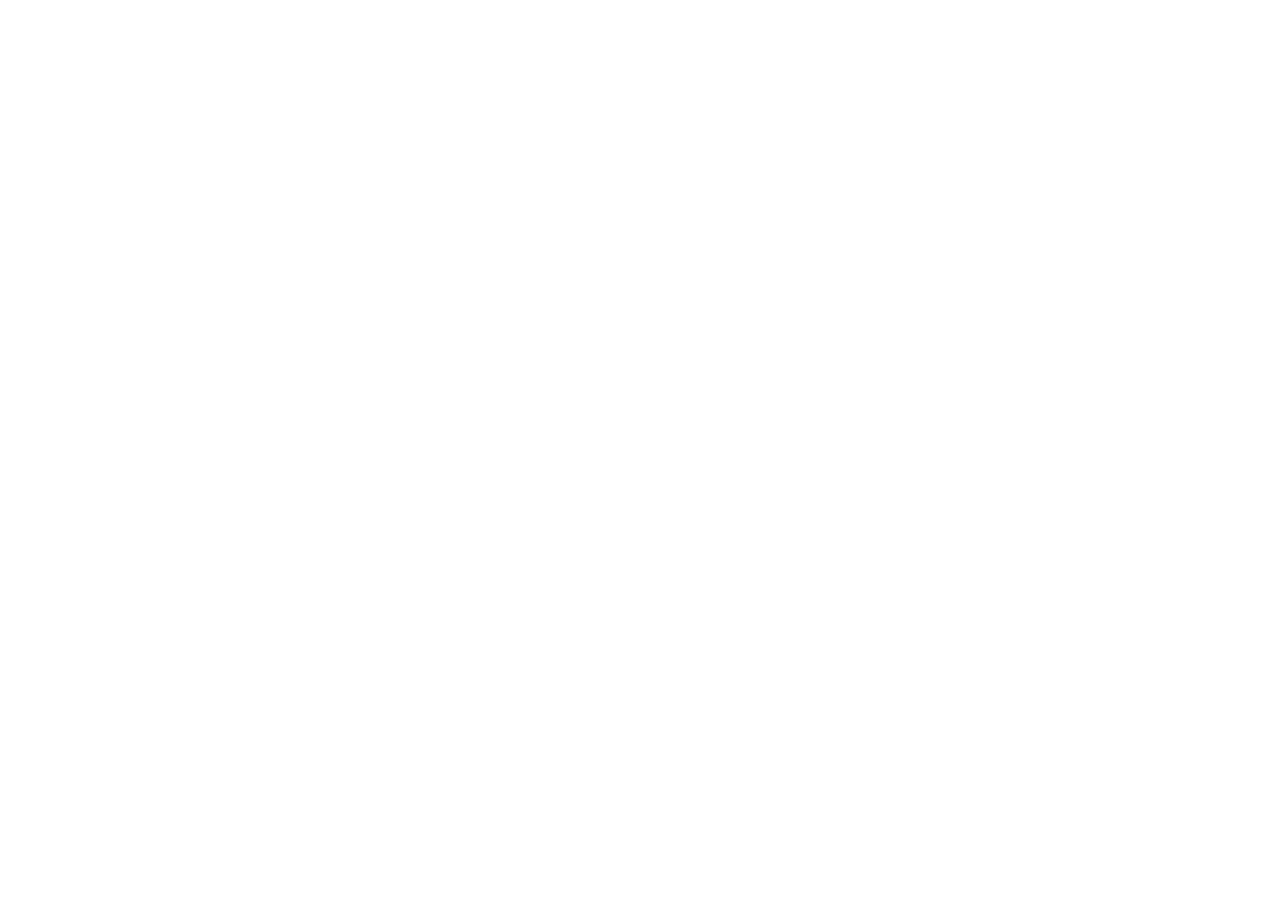
==== index.html @ 46b54b14 "First commit" ====
<!DOCTYPE html>
<html lang="en" dir="ltr">
  <head>
    <meta charset="utf-8">
    <title></title>
    <meta name="viewport" content="width=device-width, initial-scale=1.0">
    <link rel="preconnect" href="https://fonts.gstatic.com">
    <link href="https://fonts.googleapis.com/css2?family=Montserrat:wght@400;600&display=swap" rel="stylesheet">
    <link rel="stylesheet" href="css/main.css">
  </head>
  <body>

  </body>
</html>
---- css/main.css ----
*{
  margin: 0;
  font-family: 'Montserrat', sans-serif;
}
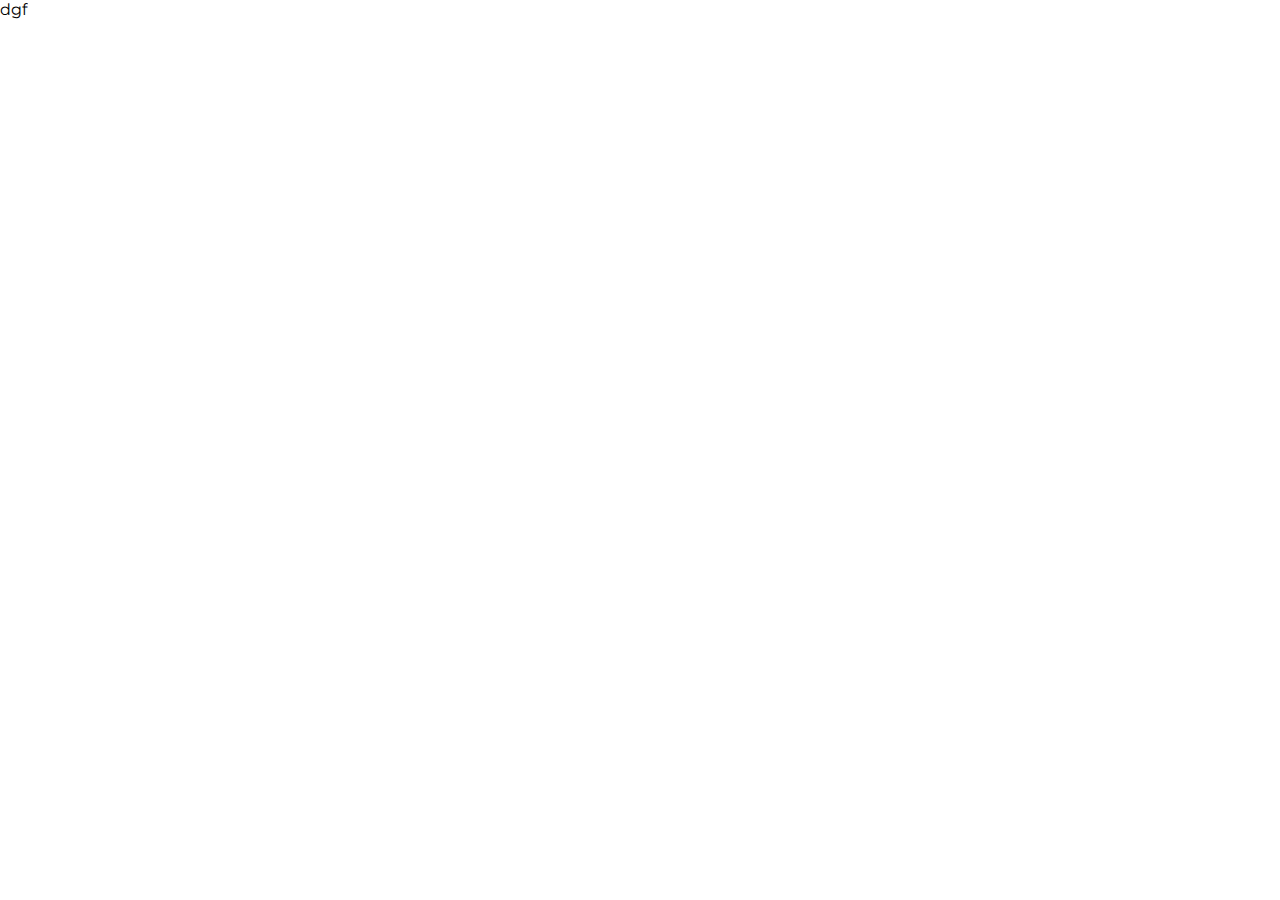
==== commit 8cf13344: "Update index.html" ====
--- a/index.html
+++ b/index.html
@@ -9,6 +9,7 @@
     <link rel="stylesheet" href="css/main.css">
   </head>
   <body>
+    dgf
 
   </body>
 </html>
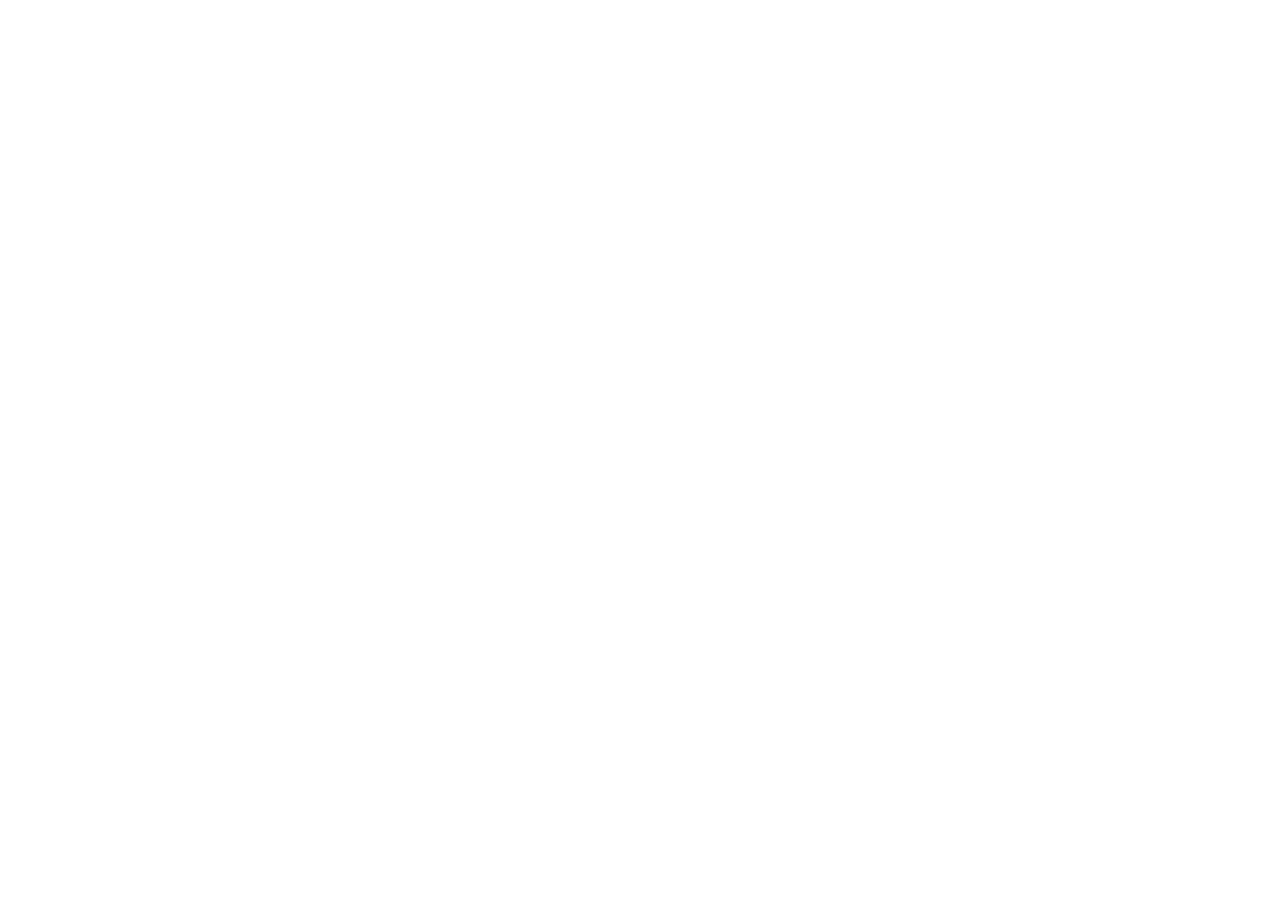
==== commit c6f92fdb: "Update index.html" ====
--- a/index.html
+++ b/index.html
@@ -2,14 +2,14 @@
 <html lang="en" dir="ltr">
   <head>
     <meta charset="utf-8">
-    <title></title>
+    <title>Onboarding Screen 1</title>
     <meta name="viewport" content="width=device-width, initial-scale=1.0">
     <link rel="preconnect" href="https://fonts.gstatic.com">
     <link href="https://fonts.googleapis.com/css2?family=Montserrat:wght@400;600&display=swap" rel="stylesheet">
     <link rel="stylesheet" href="css/main.css">
   </head>
   <body>
-    dgf
+    
 
   </body>
 </html>
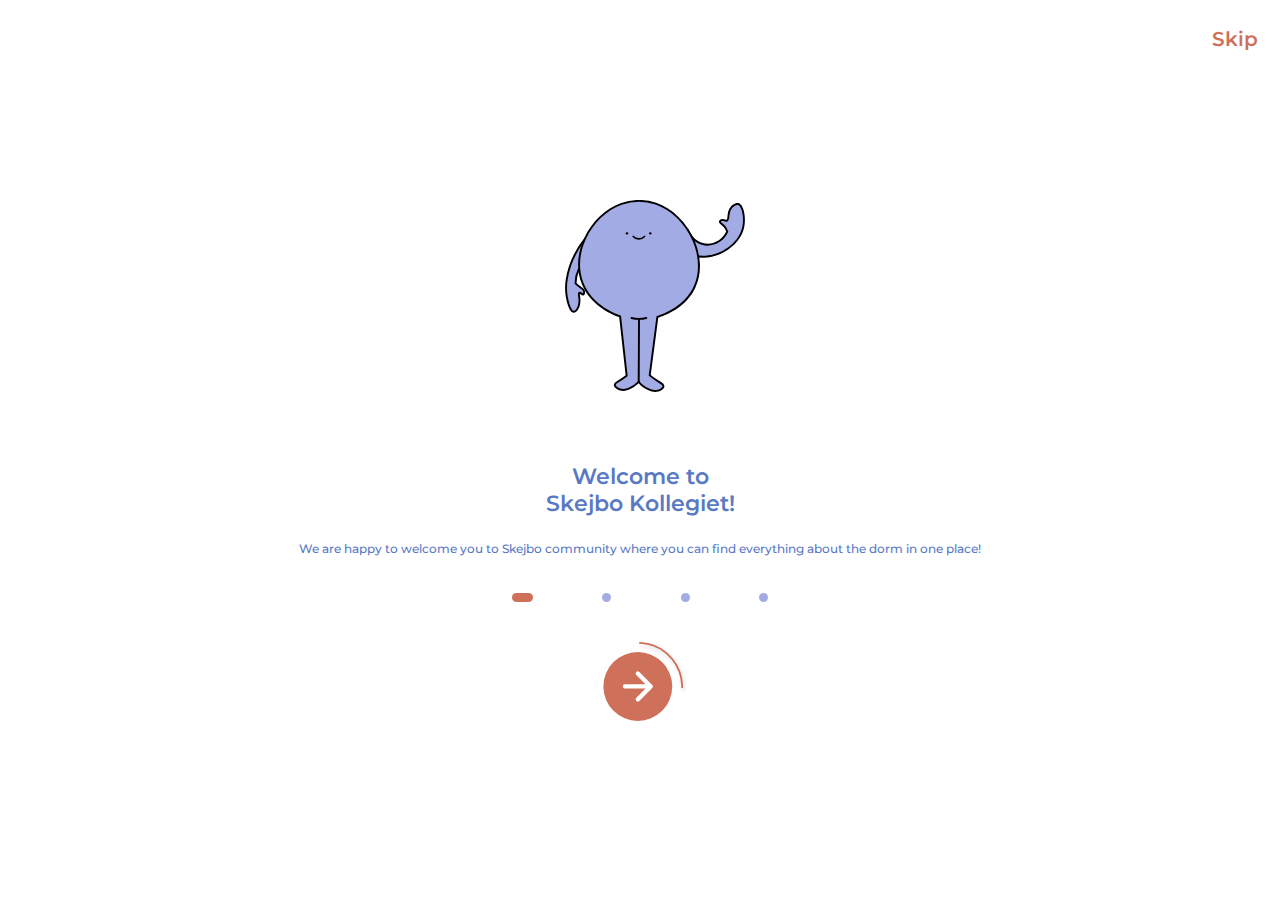
==== commit 82f8a7dc: "first onboarding screen" ====
--- a/index.html
+++ b/index.html
@@ -2,13 +2,45 @@
 <html lang="en" dir="ltr">
   <head>
     <meta charset="utf-8">
-    <title>Onboarding Screen 1</title>
+    <title>Welcome to the DormBuddy!</title>
     <meta name="viewport" content="width=device-width, initial-scale=1.0">
     <link rel="preconnect" href="https://fonts.gstatic.com">
     <link href="https://fonts.googleapis.com/css2?family=Montserrat:wght@400;600&display=swap" rel="stylesheet">
     <link rel="stylesheet" href="css/main.css">
   </head>
   <body>
+
+  <!-- Here is the code for the skip button --> 
+  <a href="log-in.html">
+    <p class="onboarding_skip">Skip</p>
+  </a>
+
+  <!-- Here is the code for the illustration tab --> 
+
+  <div class="onboarding_rectangle"></div>
+
+  <!-- Here is the code for the text below the illustration --> 
+
+    <p class="onboarding_heading">Welcome to<br>Skejbo Kollegiet!</p>
+    <p class="onboarding_subheading">We are happy to welcome you to Skejbo community where you can find everything about the dorm in one place!</p>
+
+  <!-- Here is the code for the sliding points -->  
+  <div class="onboarding_flexpoints">
+    <div class="onboarding_orangepoint"></div>
+    <div class="onboarding_bluepoint"></div>
+    <div class="onboarding_bluepoint"></div>
+    <div class="onboarding_bluepoint"></div>
+  </div>
+
+  <!-- Here is the code for the GO BUTTON-->  
+  <a href="onboarding-2.html"><div class="onboarding_gobutton"></div></a>
+  
+
+
+
+
+
+
     
 
   </body>
--- a/css/main.css
+++ b/css/main.css
@@ -1,4 +1,97 @@
-*{
+* {
   margin: 0;
   font-family: 'Montserrat', sans-serif;
 }
+
+a {
+  text-decoration: none;
+}
+
+/*-----Onboarding First Screen-----*/
+
+.onboarding_skip {
+  font-size: 20px;
+  font-family: 'Montserrat', sans-serif;
+  font-weight: 600;
+  color: #CF705A;
+  margin-top: 27px;
+  margin-right: 22px;
+  float: right;
+  position: relative;
+
+}
+
+.onboarding_rectangle {
+  top: 200px;
+  left: 15px;
+  right: 0;
+  margin: auto;
+  position: relative;
+  background: url('/images/onboarding1.svg') no-repeat;
+  background-size: contain;
+  width: 180px;
+  height: 193px;
+
+}
+
+.onboarding_heading {
+  margin: 0 auto;
+  margin-top: 270px;
+  font-size: 22px;
+  font-family: 'Montserrat', sans-serif;
+  font-weight: 600;
+  color: #5979C4;
+  text-align: center;
+
+}
+
+.onboarding_subheading {
+  margin: 24px 11%;
+  font-size: 12px;
+  font-family: 'Montserrat', sans-serif;
+  font-weight: 500;
+  color: #5979C4;
+  text-align: center;
+
+}
+
+.onboarding_flexpoints {
+  display: flex;
+  flex-direction: row;
+  margin: 0 auto;
+  margin-top: 37px;
+  width: 20%;
+  justify-content: space-between;
+
+
+}
+
+.onboarding_orangepoint {
+  background-color: #CF705A;
+  width: 21px;
+  height: 9px;
+  border-radius: 10px;
+}
+
+.onboarding_bluepoint {
+  background-color: #A2ABE3;
+  width: 9px;
+  height: 9px;
+  border-radius: 10px;
+}
+
+.onboarding_gobutton {
+  margin: 0 auto;
+  margin-top: 37px;
+  background: url('/images/go_button.svg') no-repeat;
+  background-size: cover;
+  width: 92px;
+  height: 92px;
+}
+
+
+
+
+
+
+/*-----Onboarding Second Screen-----*/